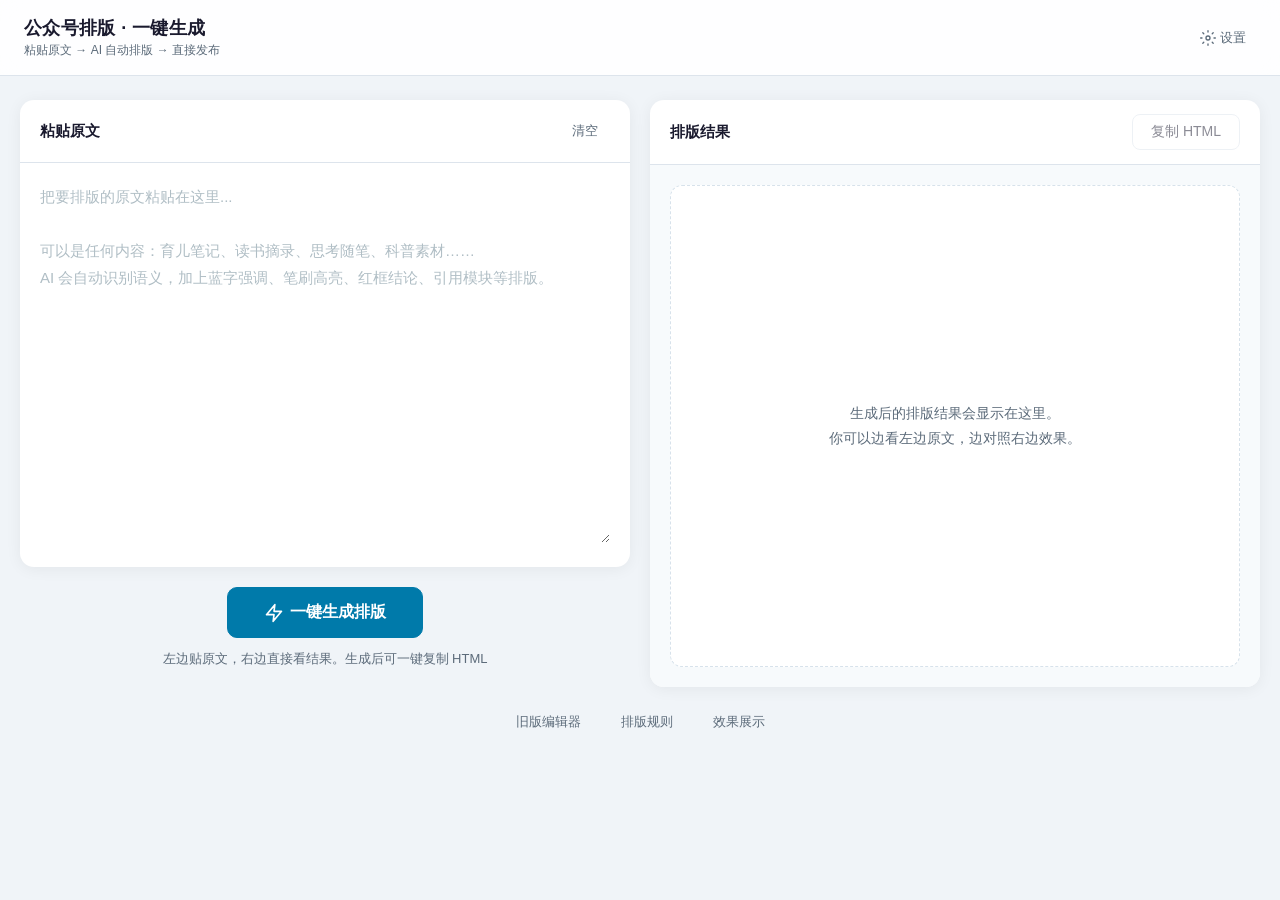
==== index.html @ 6e28f36f "初始提交：在线微信编辑器" ====
<!DOCTYPE html>
<html lang="zh-CN">
<head>
    <meta charset="UTF-8">
    <meta name="viewport" content="width=device-width, initial-scale=1.0">
    <title>公众号排版 · 一键生成</title>
    <style>
        :root {
            --bg: #f0f4f8;
            --surface: #ffffff;
            --text: #1a1a2e;
            --text-soft: #5c6b7a;
            --brand: #007aaa;
            --brand-soft: #e6f4fa;
            --line: #dde4ec;
            --radius: 14px;
            --shadow: 0 2px 16px rgba(0,0,0,0.06);
        }

        * { box-sizing: border-box; margin: 0; padding: 0; }

        html, body {
            height: 100%;
            font-family: -apple-system, BlinkMacSystemFont, "Segoe UI", "PingFang SC", "Microsoft YaHei", sans-serif;
            background: var(--bg);
            color: var(--text);
        }

        body {
            display: flex;
            flex-direction: column;
            min-height: 100vh;
        }

        /* Header */
        .header {
            display: flex;
            align-items: center;
            justify-content: space-between;
            padding: 16px 24px;
            background: rgba(255,255,255,0.88);
            backdrop-filter: blur(12px);
            border-bottom: 1px solid var(--line);
            position: sticky;
            top: 0;
            z-index: 10;
        }

        .header__title {
            font-size: 18px;
            font-weight: 700;
            color: var(--text);
            letter-spacing: 0.02em;
        }

        .header__subtitle {
            font-size: 12px;
            color: var(--text-soft);
            margin-top: 2px;
        }

        .header__actions {
            display: flex;
            gap: 10px;
            align-items: center;
        }

        /* Buttons */
        .btn {
            display: inline-flex;
            align-items: center;
            gap: 6px;
            padding: 8px 18px;
            border-radius: 8px;
            border: 1px solid var(--line);
            background: var(--surface);
            color: var(--text);
            font-size: 14px;
            font-weight: 500;
            cursor: pointer;
            transition: all 0.15s;
            white-space: nowrap;
        }
        .btn:hover { background: #f7f9fb; border-color: #c4cdd6; }
        .btn--primary {
            background: var(--brand);
            border-color: var(--brand);
            color: #fff;
        }
        .btn--primary:hover { background: #00668f; border-color: #00668f; }
        .btn--large {
            padding: 14px 36px;
            font-size: 16px;
            font-weight: 600;
            border-radius: 10px;
        }
        .btn--ghost {
            background: transparent;
            border-color: transparent;
            color: var(--text-soft);
            font-size: 13px;
            padding: 6px 10px;
        }
        .btn--ghost:hover { color: var(--text); background: rgba(0,0,0,0.04); }
        .btn:disabled {
            opacity: 0.5;
            cursor: not-allowed;
            pointer-events: none;
        }

        /* Main layout */
        .main {
            flex: 1;
            display: flex;
            flex-direction: column;
            max-width: 1320px;
            width: 100%;
            margin: 0 auto;
            padding: 24px 20px 40px;
            gap: 20px;
        }

        .workspace {
            display: grid;
            grid-template-columns: minmax(0, 1fr) minmax(0, 1fr);
            gap: 20px;
            align-items: start;
        }

        .workspace__pane {
            min-width: 0;
            display: flex;
            flex-direction: column;
            gap: 20px;
        }

        /* Input card */
        .card {
            background: var(--surface);
            border-radius: var(--radius);
            box-shadow: var(--shadow);
            overflow: hidden;
        }

        .card__header {
            display: flex;
            align-items: center;
            justify-content: space-between;
            padding: 14px 20px;
            border-bottom: 1px solid var(--line);
        }

        .card__header h2 {
            font-size: 15px;
            font-weight: 600;
        }

        .card__body { padding: 20px; }

        .card__body--preview {
            min-height: 520px;
            background: #f7fafc;
        }

        /* Textarea */
        .input-area {
            width: 100%;
            min-height: 360px;
            border: none;
            outline: none;
            resize: vertical;
            font-size: 15px;
            line-height: 1.8;
            color: var(--text);
            font-family: -apple-system, BlinkMacSystemFont, "Segoe UI", "PingFang SC", "Microsoft YaHei", sans-serif;
            padding: 0;
        }
        .input-area::placeholder {
            color: #b0bec5;
            line-height: 1.8;
        }

        /* Generate section */
        .generate-section {
            display: flex;
            flex-direction: column;
            align-items: center;
            gap: 12px;
        }

        .generate-hint {
            font-size: 13px;
            color: var(--text-soft);
            text-align: center;
        }

        .preview-shell {
            min-height: 480px;
            border: 1px dashed #d7e2eb;
            border-radius: 12px;
            background: #ffffff;
            padding: 24px 20px;
        }

        .preview-placeholder {
            min-height: 432px;
            display: flex;
            align-items: center;
            justify-content: center;
            text-align: center;
            color: var(--text-soft);
            font-size: 14px;
            line-height: 1.8;
        }

        .article-preview {
            width: 100%;
            color: #000;
            word-break: break-word;
        }

        .article-preview > *:last-child {
            margin-bottom: 0 !important;
        }

        /* Settings panel */
        .settings-toggle {
            cursor: pointer;
            font-size: 13px;
            color: var(--text-soft);
            background: none;
            border: none;
            padding: 6px 10px;
            border-radius: 6px;
            display: flex;
            align-items: center;
            gap: 4px;
        }
        .settings-toggle:hover { background: rgba(0,0,0,0.04); }

        .settings-panel {
            display: none;
            background: var(--surface);
            border-radius: var(--radius);
            box-shadow: var(--shadow);
            padding: 20px;
        }
        .settings-panel.is-open { display: block; }

        .settings-panel h3 {
            font-size: 14px;
            font-weight: 600;
            margin-bottom: 14px;
        }

        .form-group {
            margin-bottom: 14px;
        }
        .form-group:last-child { margin-bottom: 0; }

        .form-group label {
            display: block;
            font-size: 12px;
            font-weight: 600;
            color: var(--text-soft);
            margin-bottom: 4px;
            text-transform: uppercase;
            letter-spacing: 0.04em;
        }

        .form-group input,
        .form-group select {
            width: 100%;
            padding: 9px 12px;
            border: 1px solid var(--line);
            border-radius: 8px;
            font-size: 13px;
            font-family: "SF Mono", "Fira Code", "Consolas", monospace;
            color: var(--text);
            background: #fafbfc;
            outline: none;
            transition: border-color 0.15s;
        }
        .form-group input:focus,
        .form-group select:focus {
            border-color: var(--brand);
            box-shadow: 0 0 0 3px var(--brand-soft);
        }

        .form-group select {
            font-family: -apple-system, BlinkMacSystemFont, "Segoe UI", "PingFang SC", "Microsoft YaHei", sans-serif;
        }

        .form-row {
            display: flex;
            gap: 12px;
        }
        .form-row .form-group { flex: 1; }

        /* Loading overlay */
        .overlay {
            display: none;
            position: fixed;
            inset: 0;
            background: rgba(240,244,248,0.85);
            backdrop-filter: blur(4px);
            z-index: 100;
            align-items: center;
            justify-content: center;
            flex-direction: column;
            gap: 18px;
        }
        .overlay.is-active { display: flex; }

        .spinner {
            width: 40px;
            height: 40px;
            border: 3px solid var(--line);
            border-top-color: var(--brand);
            border-radius: 50%;
            animation: spin 0.7s linear infinite;
        }

        @keyframes spin { to { transform: rotate(360deg); } }

        .overlay__text {
            font-size: 14px;
            color: var(--text-soft);
        }

        /* Toast */
        .toast {
            position: fixed;
            bottom: 32px;
            left: 50%;
            transform: translateX(-50%);
            background: #1a1a2e;
            color: #fff;
            padding: 10px 24px;
            border-radius: 8px;
            font-size: 13px;
            z-index: 200;
            opacity: 0;
            transition: opacity 0.25s;
            pointer-events: none;
        }
        .toast.is-visible { opacity: 1; }

        /* Responsive */
        @media (max-width: 640px) {
            .main { padding: 16px 12px 32px; }
            .workspace { grid-template-columns: 1fr; }
            .input-area { min-height: 260px; }
            .card__body--preview { min-height: 360px; }
            .preview-shell {
                min-height: 320px;
                padding: 16px 12px;
            }
            .preview-placeholder { min-height: 288px; }
            .header { padding: 12px 16px; }
            .header__title { font-size: 16px; }
            .form-row { flex-direction: column; gap: 0; }
        }

        /* Quick links */
        .quick-links {
            display: flex;
            gap: 16px;
            justify-content: center;
            flex-wrap: wrap;
        }
        .quick-links a {
            font-size: 13px;
            color: var(--text-soft);
            text-decoration: none;
            padding: 6px 12px;
            border-radius: 6px;
            transition: all 0.15s;
        }
        .quick-links a:hover {
            background: rgba(0,0,0,0.04);
            color: var(--text);
        }
    </style>
</head>
<body>
    <header class="header">
        <div>
            <div class="header__title">公众号排版 · 一键生成</div>
            <div class="header__subtitle">粘贴原文 → AI 自动排版 → 直接发布</div>
        </div>
        <div class="header__actions">
            <button class="settings-toggle" id="settingsToggle" title="API 设置">
                <svg width="16" height="16" viewBox="0 0 24 24" fill="none" stroke="currentColor" stroke-width="2" stroke-linecap="round" stroke-linejoin="round"><circle cx="12" cy="12" r="3"/><path d="M12 1v2M12 21v2M4.22 4.22l1.42 1.42M18.36 18.36l1.42 1.42M1 12h2M21 12h2M4.22 19.78l1.42-1.42M18.36 5.64l1.42-1.42"/></svg>
                设置
            </button>
        </div>
    </header>

    <main class="main">
        <div class="workspace">
            <section class="workspace__pane">
                <!-- 文本输入 -->
                <div class="card">
                    <div class="card__header">
                        <h2>粘贴原文</h2>
                        <button class="btn--ghost" id="clearBtn">清空</button>
                    </div>
                    <div class="card__body">
                        <textarea
                            class="input-area"
                            id="inputText"
                            placeholder="把要排版的原文粘贴在这里...&#10;&#10;可以是任何内容：育儿笔记、读书摘录、思考随笔、科普素材……&#10;AI 会自动识别语义，加上蓝字强调、笔刷高亮、红框结论、引用模块等排版。"
                        ></textarea>
                    </div>
                </div>

                <!-- 生成按钮 -->
                <div class="generate-section">
                    <button class="btn btn--primary btn--large" id="generateBtn">
                        <svg width="20" height="20" viewBox="0 0 24 24" fill="none" stroke="currentColor" stroke-width="2" stroke-linecap="round" stroke-linejoin="round"><polygon points="13 2 3 14 12 14 11 22 21 10 12 10 13 2"/></svg>
                        一键生成排版
                    </button>
                    <p class="generate-hint">左边贴原文，右边直接看结果。生成后可一键复制 HTML</p>
                </div>
            </section>

            <section class="workspace__pane">
                <div class="card">
                    <div class="card__header">
                        <h2>排版结果</h2>
                        <button class="btn" id="copyHtmlBtn" disabled>复制 HTML</button>
                    </div>
                    <div class="card__body card__body--preview">
                        <div class="preview-shell" id="resultPreview">
                            <div class="preview-placeholder">生成后的排版结果会显示在这里。<br>你可以边看左边原文，边对照右边效果。</div>
                        </div>
                    </div>
                </div>
            </section>
        </div>

        <!-- API 设置面板 -->
        <div class="settings-panel" id="settingsPanel">
            <h3>API 配置</h3>
            <div class="form-group">
                <label>接口地址</label>
                <input type="text" id="apiBaseUrl" placeholder="https://token-plan-cn.xiaomimimo.com/anthropic">
            </div>
            <div class="form-group">
                <label>API Token</label>
                <input type="password" id="apiToken" placeholder="tp-c7v9q4pn3fg4...">
            </div>
            <div class="form-row">
                <div class="form-group">
                    <label>模型</label>
                    <input type="text" id="apiModel" placeholder="mimo-v2.5">
                </div>
                <div class="form-group">
                    <label>最大输出长度</label>
                    <select id="apiMaxTokens">
                        <option value="4096">4096</option>
                        <option value="8192" selected>8192</option>
                        <option value="16384">16384</option>
                    </select>
                </div>
            </div>
        </div>

        <!-- 快捷链接 -->
        <div class="quick-links">
            <a href="Markdown编辑器_蓝色主题 - Copy.html">旧版编辑器</a>
            <a href="rules.html">排版规则</a>
            <a href="demo.html">效果展示</a>
        </div>
    </main>

    <!-- 加载遮罩 -->
    <div class="overlay" id="loadingOverlay">
        <div class="spinner"></div>
        <p class="overlay__text">AI 正在排版中…</p>
    </div>

    <!-- Toast -->
    <div class="toast" id="toast"></div>

    <script>
    (function() {
        // ── DOM refs ──
        const $ = (s) => document.querySelector(s);
        const inputText = $('#inputText');
        const generateBtn = $('#generateBtn');
        const clearBtn = $('#clearBtn');
        const settingsToggle = $('#settingsToggle');
        const settingsPanel = $('#settingsPanel');
        const apiBaseUrl = $('#apiBaseUrl');
        const apiToken = $('#apiToken');
        const apiModel = $('#apiModel');
        const apiMaxTokens = $('#apiMaxTokens');
        const loadingOverlay = $('#loadingOverlay');
        const toast = $('#toast');
        const resultPreview = $('#resultPreview');
        const copyHtmlBtn = $('#copyHtmlBtn');
        let latestResultHtml = '';
        let layoutSkillPrompt = '';

        // ── Defaults ──
        const DEFAULTS = {
            baseUrl: 'https://token-plan-cn.xiaomimimo.com/anthropic',
            token: '',
            model: 'mimo-v2.5',
            maxTokens: '8192'
        };

        // ── Settings persistence ──
        function loadSettings() {
            try {
                const saved = JSON.parse(localStorage.getItem('wechat-editor-settings') || '{}');
                apiBaseUrl.value = saved.baseUrl || DEFAULTS.baseUrl;
                apiToken.value = saved.token || DEFAULTS.token;
                apiModel.value = saved.model === 'mino-2.5' ? DEFAULTS.model : (saved.model || DEFAULTS.model);
                apiMaxTokens.value = saved.maxTokens || DEFAULTS.maxTokens;
            } catch (e) {
                apiBaseUrl.value = DEFAULTS.baseUrl;
                apiToken.value = DEFAULTS.token;
                apiModel.value = DEFAULTS.model;
                apiMaxTokens.value = DEFAULTS.maxTokens;
            }
        }

        function saveSettings() {
            localStorage.setItem('wechat-editor-settings', JSON.stringify({
                baseUrl: apiBaseUrl.value.trim(),
                token: apiToken.value.trim(),
                model: apiModel.value.trim(),
                maxTokens: apiMaxTokens.value
            }));
        }

        // ── Toast ──
        let toastTimer;
        function showToast(msg) {
            toast.textContent = msg;
            toast.classList.add('is-visible');
            clearTimeout(toastTimer);
            toastTimer = setTimeout(() => toast.classList.remove('is-visible'), 2500);
        }

        // ── Loading ──
        function setLoading(active) {
            if (active) {
                loadingOverlay.classList.add('is-active');
                generateBtn.disabled = true;
            } else {
                loadingOverlay.classList.remove('is-active');
                generateBtn.disabled = false;
            }
        }

        // ── Website skill prompt ──
        const FALLBACK_LAYOUT_SKILL = `你是一个专业的微信公众号排版助手。你的任务是把用户提供的原始文本，按照以下排版规则，输出为可直接发布到微信公众号的 HTML 代码。

## 排版规则

### 整体原则
1. 保持原文意思、语气、顺序不乱改。
2. 一行尽量铺满，不要太早断句。
3. 正文按 2-3 行一组自然分段。
4. 不要把页面做得太花，强调和模块都要克制、协调。
5. 红框承接的是"一整段本质段/落点段"，不是一句话。
6. 笔刷承接的是"短词、短短语、动作词、提问词、界限词"，不是整句。
7. 黑色加粗只加关键词或短短语，不加整句。加粗用 strong 标签。
8. 如果没有特别必要，不要乱加模块。

### 样式映射

**副标题** — 遇到章节标题用这个：
<h2 style="font-size:22px;font-weight:700;margin:32px 0 14px;padding-left:12px;border-left:4px solid #007aaa;font-family:-apple-system,BlinkMacSystemFont,'Segoe UI',Roboto,'Helvetica Neue',Arial,sans-serif;text-align:left;color:#333333;line-height:1.35;">标题内容</h2>

**蓝色重点词** — 核心概念、关键结论、重要名词：
<span style="color:#007aaa;font-weight:700;">文字</span>

**棕红色重点词** — 痛点词、焦虑词、问题词（少量使用）：
<span style="color:#8B3A2E;font-weight:700;">文字</span>

**笔刷高亮** — 短词、短短语、动作词、提问词、界限词，只刷短词不刷整句：
<span style="background:linear-gradient(transparent 72%, #74e7e8 0);font-weight:700;">文字</span>

**下划线** — 轻提醒、动作提醒：
<span style="text-decoration: underline;">文字</span>

**蓝色引用模块** — 一整段温和总结、观察、提醒、感受：
<blockquote style="margin:24px 0;padding:16px 20px;border-left:4px solid #007aaa;border-radius:4px;background-color:#f3fafc;color:#555555;line-height:1.8;">
一整段文字
</blockquote>

**红色边框模块** — 一整段本质判断、落点、结论、说破：
<table style="width:100%;border-collapse:collapse;margin:16px 0;">
  <tr>
    <td style="border:1.5px solid #ff6b6b;padding:16px 18px;line-height:1.9;font-size:16px;color:#000000;background:#fffefe;vertical-align:top;">
      一整段文字
    </td>
  </tr>
</table>

**子弹头列表** — 并列点、拆逻辑：
<ul style="margin:16px 0;padding-left:28px;list-style-position:outside;list-style-type:disc !important;">
  <li style="margin:8px 0;font-size:16px;line-height:1.8 !important;color:#000000 !important;">第一点</li>
</ul>

**三步法** — 第一步、第二步、第三步，用这种结构：
第一步，<span style="color:#007aaa;font-weight:700;">关键词</span>。<br>

### 正文段落样式
正文段落用这个样式：
<p style="margin:0 0 22px;font-size:16px;line-height:1.85;color:#000000;word-break:break-word;font-family:-apple-system,BlinkMacSystemFont,'Segoe UI','Helvetica Neue',Arial,sans-serif;">段落文字</p>

### 输出要求
1. 直接输出完整的 HTML 代码（从第一个 <p> 或 <h2> 开始），不要任何解释、不要 markdown 代码块标记。
2. 不要输出 "<!DOCTYPE html>" 或 "<html>" "<head>" "<body>" 标签，只输出 body 内部的内容。
3. 保持整体自然、协调，不要过度设计。
4. 开头段落用几个笔刷样式引入，中间适度使用蓝色和棕色字体标注关键点。
5. 确保有加粗和笔刷的节奏感。`;

        async function loadLayoutSkill() {
            if (layoutSkillPrompt) {
                return layoutSkillPrompt;
            }

            try {
                const response = await fetch('wechat-layout-skill.txt', { cache: 'no-store' });
                if (!response.ok) {
                    throw new Error(`skill ${response.status}`);
                }

                const text = (await response.text()).trim();
                if (text) {
                    layoutSkillPrompt = text;
                    return layoutSkillPrompt;
                }
            } catch (err) {
                console.warn('Using embedded layout skill fallback:', err);
            }

            layoutSkillPrompt = FALLBACK_LAYOUT_SKILL;
            return layoutSkillPrompt;
        }

        async function buildSystemPrompt() {
            return loadLayoutSkill();
        }

        // ── Call API ──
        async function generate() {
            const text = inputText.value.trim();
            if (!text) {
                showToast('请先粘贴要排版的原文');
                return;
            }

            const baseUrl = apiBaseUrl.value.trim() || DEFAULTS.baseUrl;
            const token = apiToken.value.trim() || DEFAULTS.token;
            const model = apiModel.value.trim() || DEFAULTS.model;
            const maxTokens = parseInt(apiMaxTokens.value) || 8192;

            if (!token) {
                showToast('请填写 API Token');
                return;
            }

            saveSettings();
            setLoading(true);

            try {
                const systemPrompt = await buildSystemPrompt();

                // Try Anthropic-compatible endpoint first
                const endpoint = baseUrl.endsWith('/v1/messages')
                    ? baseUrl
                    : baseUrl.replace(/\/$/, '') + '/v1/messages';

                const response = await fetch(endpoint, {
                    method: 'POST',
                    headers: {
                        'Content-Type': 'application/json',
                        'x-api-key': token,
                        'anthropic-version': '2023-06-01'
                    },
                    body: JSON.stringify({
                        model: model,
                        max_tokens: maxTokens,
                        temperature: 0.1,
                        system: systemPrompt,
                        messages: [
                            { role: 'user', content: text }
                        ]
                    })
                });

                if (!response.ok) {
                    const errBody = await response.text().catch(() => '');
                    // If 404/405, fall through to OpenAI format
                    if (response.status === 404 || response.status === 405) {
                        throw { type: 'FALLBACK', status: response.status, body: errBody };
                    }
                    throw new Error(`API 错误 ${response.status}: ${errBody.slice(0, 150)}`);
                }

                const data = await response.json();
                let resultHtml = extractContent(data);
                resultHtml = cleanResult(resultHtml);
                setLoading(false);
                renderResult(resultHtml);
                return;

            } catch (err) {
                if (err && err.type === 'FALLBACK') {
                    // Try OpenAI format silently
                    try {
                        await callOpenAI(text, token, model, maxTokens, baseUrl, await buildSystemPrompt());
                        return;
                    } catch (err2) {
                        console.error('Both formats failed:', err2);
                        showToast('生成失败: 两种 API 格式都失败了，请检查接口地址和 Token');
                        setLoading(false);
                        return;
                    }
                }
                console.error('Generate error:', err);
                showToast('生成失败: ' + (err.message || '未知错误'));
                setLoading(false);
            }
        }

        function extractContent(data) {
            if (data.content && Array.isArray(data.content)) {
                const textBlocks = data.content
                    .filter((c) => c && ((c.type === 'text' && c.text) || (!c.type && c.text)))
                    .map((c) => c.text || '')
                    .join('');
                if (textBlocks) return textBlocks;
            }
            if (data.choices && Array.isArray(data.choices)) {
                const choiceContent = data.choices[0]?.message?.content;
                if (Array.isArray(choiceContent)) {
                    return choiceContent
                        .filter((c) => c && ((c.type === 'text' && c.text) || (!c.type && c.text)))
                        .map((c) => c.text || '')
                        .join('');
                }
                return choiceContent || '';
            }
            if (typeof data === 'string') return data;
            return '';
        }

        function cleanResult(html) {
            html = html
                .replace(/^```html?\s*\n?/i, '')
                .replace(/\n?```\s*$/i, '')
                .replace(/<!doctype[^>]*>/gi, '')
                .replace(/<\/?html[^>]*>/gi, '')
                .replace(/<head[\s\S]*?<\/head>/gi, '')
                .replace(/<\/?body[^>]*>/gi, '')
                .trim();
            if (!html.trim()) throw new Error('API 返回了空内容');
            return html;
        }

        async function callOpenAI(text, token, model, maxTokens, baseUrl, systemPrompt) {
            const endpoint = baseUrl.replace(/\/anthropic\/?$/, '/v1').replace(/\/$/, '') + '/chat/completions';

            const response = await fetch(endpoint, {
                method: 'POST',
                headers: {
                    'Content-Type': 'application/json',
                    'Authorization': 'Bearer ' + token
                },
                body: JSON.stringify({
                    model: model,
                    max_tokens: maxTokens,
                    temperature: 0.1,
                    messages: [
                        { role: 'system', content: systemPrompt },
                        { role: 'user', content: text }
                    ]
                })
            });

            if (!response.ok) {
                const errBody = await response.text().catch(() => '');
                throw new Error(`OpenAI 格式 ${response.status}: ${errBody.slice(0, 150)}`);
            }

            const data = await response.json();
            let resultHtml = extractContent(data);
            resultHtml = cleanResult(resultHtml);
            setLoading(false);
            renderResult(resultHtml);
        }

        function renderResult(html) {
            latestResultHtml = html;
            resultPreview.innerHTML = `<div class="article-preview">${html}</div>`;
            copyHtmlBtn.disabled = false;
        }

        async function copyRichHtml(html, plainText) {
            if (window.ClipboardItem && navigator.clipboard?.write) {
                try {
                    const item = new ClipboardItem({
                        'text/html': new Blob([html], { type: 'text/html' }),
                        'text/plain': new Blob([plainText], { type: 'text/plain' })
                    });
                    await navigator.clipboard.write([item]);
                    return true;
                } catch (err) {
                    console.warn('Clipboard API unavailable, using fallback copy:', err);
                }
            }

            const holder = document.createElement('div');
            holder.setAttribute('contenteditable', 'true');
            holder.style.position = 'fixed';
            holder.style.left = '-9999px';
            holder.style.top = '0';
            holder.style.opacity = '0';
            holder.innerHTML = html;
            document.body.appendChild(holder);

            const selection = window.getSelection();
            const range = document.createRange();
            range.selectNodeContents(holder);
            selection.removeAllRanges();
            selection.addRange(range);

            const listener = (event) => {
                event.preventDefault();
                event.clipboardData.setData('text/html', html);
                event.clipboardData.setData('text/plain', plainText);
            };

            document.addEventListener('copy', listener);

            try {
                return document.execCommand('copy');
            } catch (err) {
                console.warn('Fallback copy failed:', err);
                return false;
            } finally {
                document.removeEventListener('copy', listener);
                selection.removeAllRanges();
                document.body.removeChild(holder);
            }
        }

        async function copyPlainHtmlText(html) {
            try {
                if (navigator.clipboard?.writeText) {
                    await navigator.clipboard.writeText(html);
                    return true;
                }
            } catch (err) {
                console.warn('Plain clipboard API unavailable, using textarea fallback:', err);
            }

            const textarea = document.createElement('textarea');
            textarea.value = html;
            textarea.setAttribute('readonly', 'readonly');
            textarea.style.position = 'fixed';
            textarea.style.left = '-9999px';
            textarea.style.opacity = '0';
            document.body.appendChild(textarea);
            textarea.select();

            try {
                return document.execCommand('copy');
            } catch (err) {
                console.warn('Plain fallback copy failed:', err);
                return false;
            } finally {
                document.body.removeChild(textarea);
            }
        }

        async function copyHtml() {
            if (!latestResultHtml) {
                showToast('当前还没有可复制的结果');
                return;
            }

            const article = resultPreview.querySelector('.article-preview');
            const html = article ? article.innerHTML : latestResultHtml;
            const plainText = article ? article.innerText : resultPreview.innerText;

            const copiedRich = await copyRichHtml(html, plainText);
            if (copiedRich) {
                showToast('HTML 已复制');
                return;
            }

            const copiedPlain = await copyPlainHtmlText(html);
            showToast(copiedPlain ? 'HTML 文本已复制' : '复制失败，请手动选择结果复制');
        }

        // ── Event listeners ──
        generateBtn.addEventListener('click', generate);

        clearBtn.addEventListener('click', () => {
            inputText.value = '';
            inputText.focus();
        });

        copyHtmlBtn.addEventListener('click', copyHtml);

        settingsToggle.addEventListener('click', () => {
            settingsPanel.classList.toggle('is-open');
            if (settingsPanel.classList.contains('is-open')) {
                settingsToggle.style.color = 'var(--brand)';
            } else {
                settingsToggle.style.color = '';
            }
        });

        // Keyboard shortcut: Ctrl+Enter to generate
        inputText.addEventListener('keydown', (e) => {
            if ((e.ctrlKey || e.metaKey) && e.key === 'Enter') {
                e.preventDefault();
                generate();
            }
        });

        // ── Init ──
        loadSettings();
        loadLayoutSkill();
    })();
    </script>
</body>
</html>
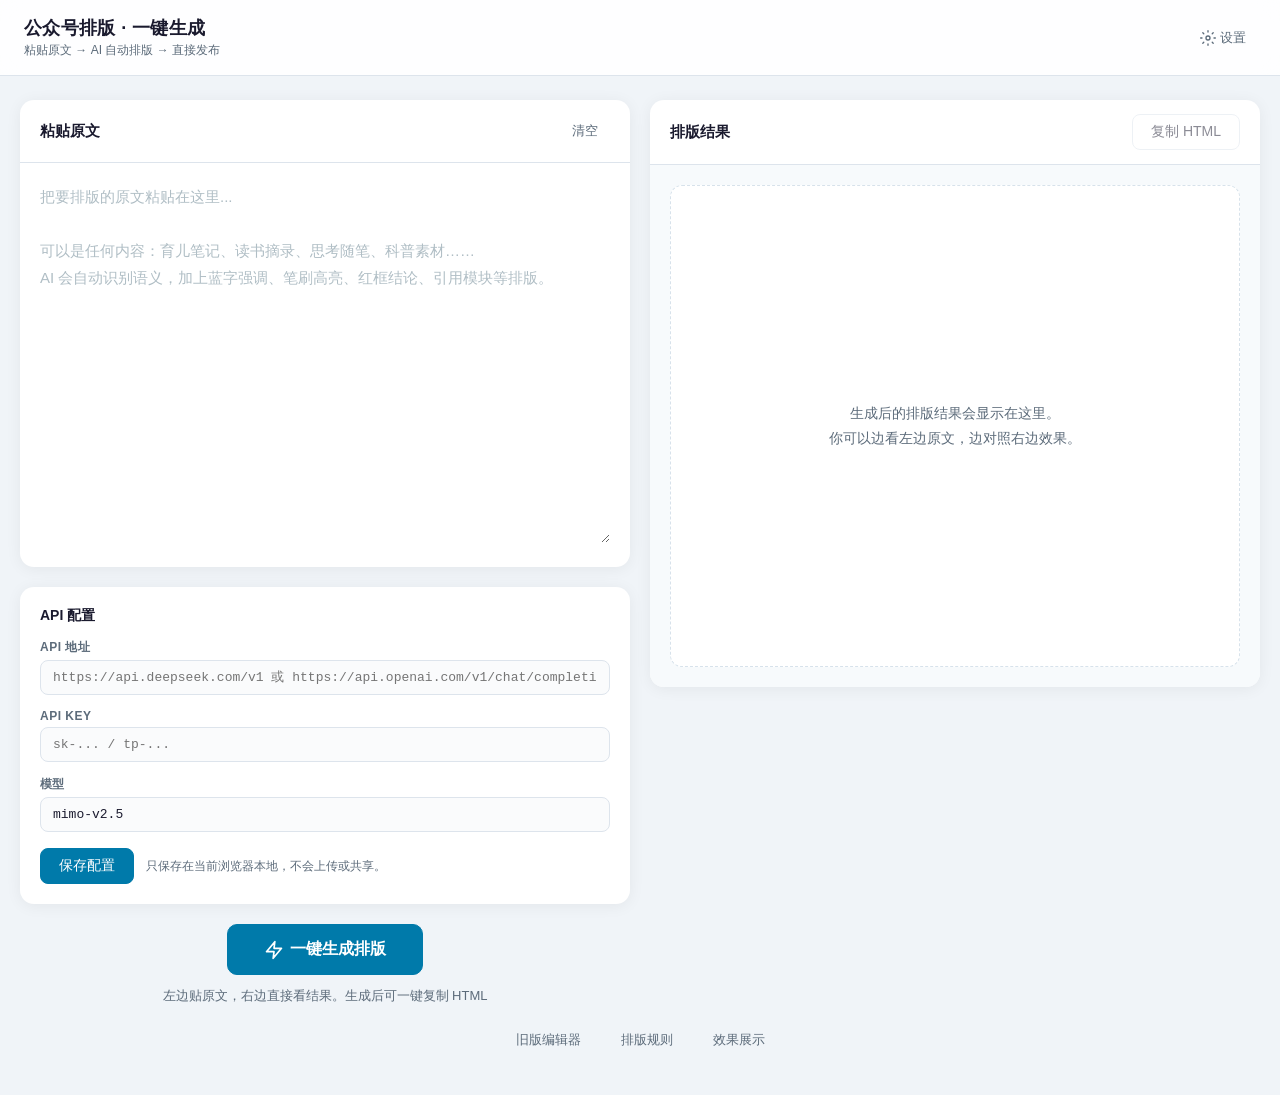
==== commit 9d38db09: "更新 index.html" ====
--- a/index.html
+++ b/index.html
@@ -297,6 +297,19 @@
         }
         .form-row .form-group { flex: 1; }
 
+        .settings-actions {
+            display: flex;
+            align-items: center;
+            gap: 12px;
+            margin-top: 16px;
+        }
+
+        .settings-note {
+            font-size: 12px;
+            color: var(--text-soft);
+            line-height: 1.5;
+        }
+
         /* Loading overlay */
         .overlay {
             display: none;
@@ -415,6 +428,27 @@
                     </div>
                 </div>
 
+                <!-- API 设置面板 -->
+                <div class="settings-panel is-open" id="settingsPanel">
+                    <h3>API 配置</h3>
+                    <div class="form-group">
+                        <label for="apiBaseUrl">API 地址</label>
+                        <input type="text" id="apiBaseUrl" placeholder="https://api.deepseek.com/v1 或 https://api.openai.com/v1/chat/completions">
+                    </div>
+                    <div class="form-group">
+                        <label for="apiToken">API Key</label>
+                        <input type="password" id="apiToken" placeholder="sk-... / tp-..." autocomplete="off">
+                    </div>
+                    <div class="form-group">
+                        <label for="apiModel">模型</label>
+                        <input type="text" id="apiModel" placeholder="deepseek-chat / gpt-4o-mini / mimo-v2.5">
+                    </div>
+                    <div class="settings-actions">
+                        <button class="btn btn--primary" id="saveSettingsBtn">保存配置</button>
+                        <span class="settings-note">只保存在当前浏览器本地，不会上传或共享。</span>
+                    </div>
+                </div>
+
                 <!-- 生成按钮 -->
                 <div class="generate-section">
                     <button class="btn btn--primary btn--large" id="generateBtn">
@@ -440,33 +474,6 @@
             </section>
         </div>
 
-        <!-- API 设置面板 -->
-        <div class="settings-panel" id="settingsPanel">
-            <h3>API 配置</h3>
-            <div class="form-group">
-                <label>接口地址</label>
-                <input type="text" id="apiBaseUrl" placeholder="https://token-plan-cn.xiaomimimo.com/anthropic">
-            </div>
-            <div class="form-group">
-                <label>API Token</label>
-                <input type="password" id="apiToken" placeholder="tp-c7v9q4pn3fg4...">
-            </div>
-            <div class="form-row">
-                <div class="form-group">
-                    <label>模型</label>
-                    <input type="text" id="apiModel" placeholder="mimo-v2.5">
-                </div>
-                <div class="form-group">
-                    <label>最大输出长度</label>
-                    <select id="apiMaxTokens">
-                        <option value="4096">4096</option>
-                        <option value="8192" selected>8192</option>
-                        <option value="16384">16384</option>
-                    </select>
-                </div>
-            </div>
-        </div>
-
         <!-- 快捷链接 -->
         <div class="quick-links">
             <a href="Markdown编辑器_蓝色主题 - Copy.html">旧版编辑器</a>
@@ -496,7 +503,7 @@
         const apiBaseUrl = $('#apiBaseUrl');
         const apiToken = $('#apiToken');
         const apiModel = $('#apiModel');
-        const apiMaxTokens = $('#apiMaxTokens');
+        const saveSettingsBtn = $('#saveSettingsBtn');
         const loadingOverlay = $('#loadingOverlay');
         const toast = $('#toast');
         const resultPreview = $('#resultPreview');
@@ -506,11 +513,11 @@
 
         // ── Defaults ──
         const DEFAULTS = {
-            baseUrl: 'https://token-plan-cn.xiaomimimo.com/anthropic',
+            baseUrl: '',
             token: '',
-            model: 'mimo-v2.5',
-            maxTokens: '8192'
+            model: 'mimo-v2.5'
         };
+        const ANTHROPIC_MAX_TOKENS = 16384;
 
         // ── Settings persistence ──
         function loadSettings() {
@@ -519,12 +526,10 @@
                 apiBaseUrl.value = saved.baseUrl || DEFAULTS.baseUrl;
                 apiToken.value = saved.token || DEFAULTS.token;
                 apiModel.value = saved.model === 'mino-2.5' ? DEFAULTS.model : (saved.model || DEFAULTS.model);
-                apiMaxTokens.value = saved.maxTokens || DEFAULTS.maxTokens;
             } catch (e) {
                 apiBaseUrl.value = DEFAULTS.baseUrl;
                 apiToken.value = DEFAULTS.token;
                 apiModel.value = DEFAULTS.model;
-                apiMaxTokens.value = DEFAULTS.maxTokens;
             }
         }
 
@@ -532,9 +537,13 @@
             localStorage.setItem('wechat-editor-settings', JSON.stringify({
                 baseUrl: apiBaseUrl.value.trim(),
                 token: apiToken.value.trim(),
-                model: apiModel.value.trim(),
-                maxTokens: apiMaxTokens.value
+                model: apiModel.value.trim()
             }));
+        }
+
+        function saveSettingsWithFeedback() {
+            saveSettings();
+            showToast('API 配置已保存');
         }
 
         // ── Toast ──
@@ -658,13 +667,21 @@
                 return;
             }
 
-            const baseUrl = apiBaseUrl.value.trim() || DEFAULTS.baseUrl;
-            const token = apiToken.value.trim() || DEFAULTS.token;
+            const baseUrl = apiBaseUrl.value.trim();
+            const token = apiToken.value.trim();
             const model = apiModel.value.trim() || DEFAULTS.model;
-            const maxTokens = parseInt(apiMaxTokens.value) || 8192;
+
+            if (!baseUrl) {
+                showToast('请填写 API 地址');
+                settingsPanel.classList.add('is-open');
+                apiBaseUrl.focus();
+                return;
+            }
 
             if (!token) {
-                showToast('请填写 API Token');
+                showToast('请填写 API Key');
+                settingsPanel.classList.add('is-open');
+                apiToken.focus();
                 return;
             }
 
@@ -673,63 +690,133 @@
 
             try {
                 const systemPrompt = await buildSystemPrompt();
-
-                // Try Anthropic-compatible endpoint first
-                const endpoint = baseUrl.endsWith('/v1/messages')
-                    ? baseUrl
-                    : baseUrl.replace(/\/$/, '') + '/v1/messages';
-
-                const response = await fetch(endpoint, {
-                    method: 'POST',
-                    headers: {
-                        'Content-Type': 'application/json',
-                        'x-api-key': token,
-                        'anthropic-version': '2023-06-01'
-                    },
-                    body: JSON.stringify({
-                        model: model,
-                        max_tokens: maxTokens,
-                        temperature: 0.1,
-                        system: systemPrompt,
-                        messages: [
-                            { role: 'user', content: text }
-                        ]
-                    })
-                });
-
-                if (!response.ok) {
-                    const errBody = await response.text().catch(() => '');
-                    // If 404/405, fall through to OpenAI format
-                    if (response.status === 404 || response.status === 405) {
-                        throw { type: 'FALLBACK', status: response.status, body: errBody };
-                    }
-                    throw new Error(`API 错误 ${response.status}: ${errBody.slice(0, 150)}`);
-                }
-
-                const data = await response.json();
-                let resultHtml = extractContent(data);
-                resultHtml = cleanResult(resultHtml);
-                setLoading(false);
-                renderResult(resultHtml);
-                return;
-
-            } catch (err) {
-                if (err && err.type === 'FALLBACK') {
-                    // Try OpenAI format silently
+                const attempts = prefersAnthropicFormat(baseUrl)
+                    ? [
+                        { label: 'Anthropic 格式', run: () => callAnthropic(text, token, model, baseUrl, systemPrompt) },
+                        { label: 'OpenAI 格式', run: () => callOpenAI(text, token, model, baseUrl, systemPrompt) }
+                    ]
+                    : [
+                        { label: 'OpenAI 格式', run: () => callOpenAI(text, token, model, baseUrl, systemPrompt) },
+                        { label: 'Anthropic 格式', run: () => callAnthropic(text, token, model, baseUrl, systemPrompt) }
+                    ];
+                let resultHtml = '';
+                let lastError = null;
+
+                for (const attempt of attempts) {
                     try {
-                        await callOpenAI(text, token, model, maxTokens, baseUrl, await buildSystemPrompt());
-                        return;
-                    } catch (err2) {
-                        console.error('Both formats failed:', err2);
-                        showToast('生成失败: 两种 API 格式都失败了，请检查接口地址和 Token');
-                        setLoading(false);
-                        return;
+                        resultHtml = await attempt.run();
+                        break;
+                    } catch (err) {
+                        lastError = err;
+                        console.warn(`${attempt.label} failed:`, err);
+
+                        if (!shouldTryFallback(err)) {
+                            throw err;
+                        }
                     }
                 }
+
+                if (!resultHtml) {
+                    throw lastError || new Error('API 返回了空内容');
+                }
+
+                renderResult(resultHtml);
+
+            } catch (err) {
                 console.error('Generate error:', err);
-                showToast('生成失败: ' + (err.message || '未知错误'));
+                showToast('生成失败: ' + getReadableApiError(err));
+            } finally {
                 setLoading(false);
             }
+        }
+
+        function stripTrailingSlash(value) {
+            return (value || '').trim().replace(/\/+$/, '');
+        }
+
+        function buildOpenAIEndpoint(baseUrl) {
+            const clean = stripTrailingSlash(baseUrl).replace(/\/anthropic$/i, '');
+            if (/\/chat\/completions$/i.test(clean)) {
+                return clean;
+            }
+            if (/\/v1$/i.test(clean)) {
+                return `${clean}/chat/completions`;
+            }
+            return `${clean}/v1/chat/completions`;
+        }
+
+        function buildAnthropicEndpoint(baseUrl) {
+            const clean = stripTrailingSlash(baseUrl);
+            if (/\/v1\/messages$/i.test(clean)) {
+                return clean;
+            }
+            if (/\/v1$/i.test(clean)) {
+                return `${clean}/messages`;
+            }
+            return `${clean}/v1/messages`;
+        }
+
+        function prefersAnthropicFormat(baseUrl) {
+            return /anthropic/i.test(baseUrl) || /\/v1\/messages\/?$/i.test(baseUrl);
+        }
+
+        function shouldTryFallback(error) {
+            return error && error.type === 'API_HTTP_ERROR' && [400, 404, 405].includes(error.status);
+        }
+
+        function getReadableApiError(error) {
+            if (!error) {
+                return '未知错误';
+            }
+            if (error.type === 'API_HTTP_ERROR') {
+                const body = error.body ? `: ${error.body.slice(0, 120)}` : '';
+                return `${error.label} ${error.status}${body}`;
+            }
+            return error.message || '未知错误';
+        }
+
+        async function postJson(endpoint, headers, body, label) {
+            const response = await fetch(endpoint, {
+                method: 'POST',
+                headers,
+                body: JSON.stringify(body)
+            });
+
+            if (!response.ok) {
+                const errBody = await response.text().catch(() => '');
+                const error = new Error(`${label} ${response.status}`);
+                error.type = 'API_HTTP_ERROR';
+                error.label = label;
+                error.status = response.status;
+                error.body = errBody;
+                throw error;
+            }
+
+            return response.json();
+        }
+
+        async function callAnthropic(text, token, model, baseUrl, systemPrompt) {
+            const endpoint = buildAnthropicEndpoint(baseUrl);
+            const data = await postJson(
+                endpoint,
+                {
+                    'Content-Type': 'application/json',
+                    'x-api-key': token,
+                    'anthropic-version': '2023-06-01'
+                },
+                {
+                    model: model,
+                    max_tokens: ANTHROPIC_MAX_TOKENS,
+                    temperature: 0.1,
+                    system: systemPrompt,
+                    messages: [
+                        { role: 'user', content: text }
+                    ]
+                },
+                'Anthropic 格式'
+            );
+
+            return cleanResult(extractContent(data));
         }
 
         function extractContent(data) {
@@ -767,36 +854,26 @@
             return html;
         }
 
-        async function callOpenAI(text, token, model, maxTokens, baseUrl, systemPrompt) {
-            const endpoint = baseUrl.replace(/\/anthropic\/?$/, '/v1').replace(/\/$/, '') + '/chat/completions';
-
-            const response = await fetch(endpoint, {
-                method: 'POST',
-                headers: {
+        async function callOpenAI(text, token, model, baseUrl, systemPrompt) {
+            const endpoint = buildOpenAIEndpoint(baseUrl);
+            const data = await postJson(
+                endpoint,
+                {
                     'Content-Type': 'application/json',
                     'Authorization': 'Bearer ' + token
                 },
-                body: JSON.stringify({
+                {
                     model: model,
-                    max_tokens: maxTokens,
                     temperature: 0.1,
                     messages: [
                         { role: 'system', content: systemPrompt },
                         { role: 'user', content: text }
                     ]
-                })
-            });
-
-            if (!response.ok) {
-                const errBody = await response.text().catch(() => '');
-                throw new Error(`OpenAI 格式 ${response.status}: ${errBody.slice(0, 150)}`);
-            }
-
-            const data = await response.json();
-            let resultHtml = extractContent(data);
-            resultHtml = cleanResult(resultHtml);
-            setLoading(false);
-            renderResult(resultHtml);
+                },
+                'OpenAI 格式'
+            );
+
+            return cleanResult(extractContent(data));
         }
 
         function renderResult(html) {
@@ -913,6 +990,8 @@
 
         copyHtmlBtn.addEventListener('click', copyHtml);
 
+        saveSettingsBtn.addEventListener('click', saveSettingsWithFeedback);
+
         settingsToggle.addEventListener('click', () => {
             settingsPanel.classList.toggle('is-open');
             if (settingsPanel.classList.contains('is-open')) {
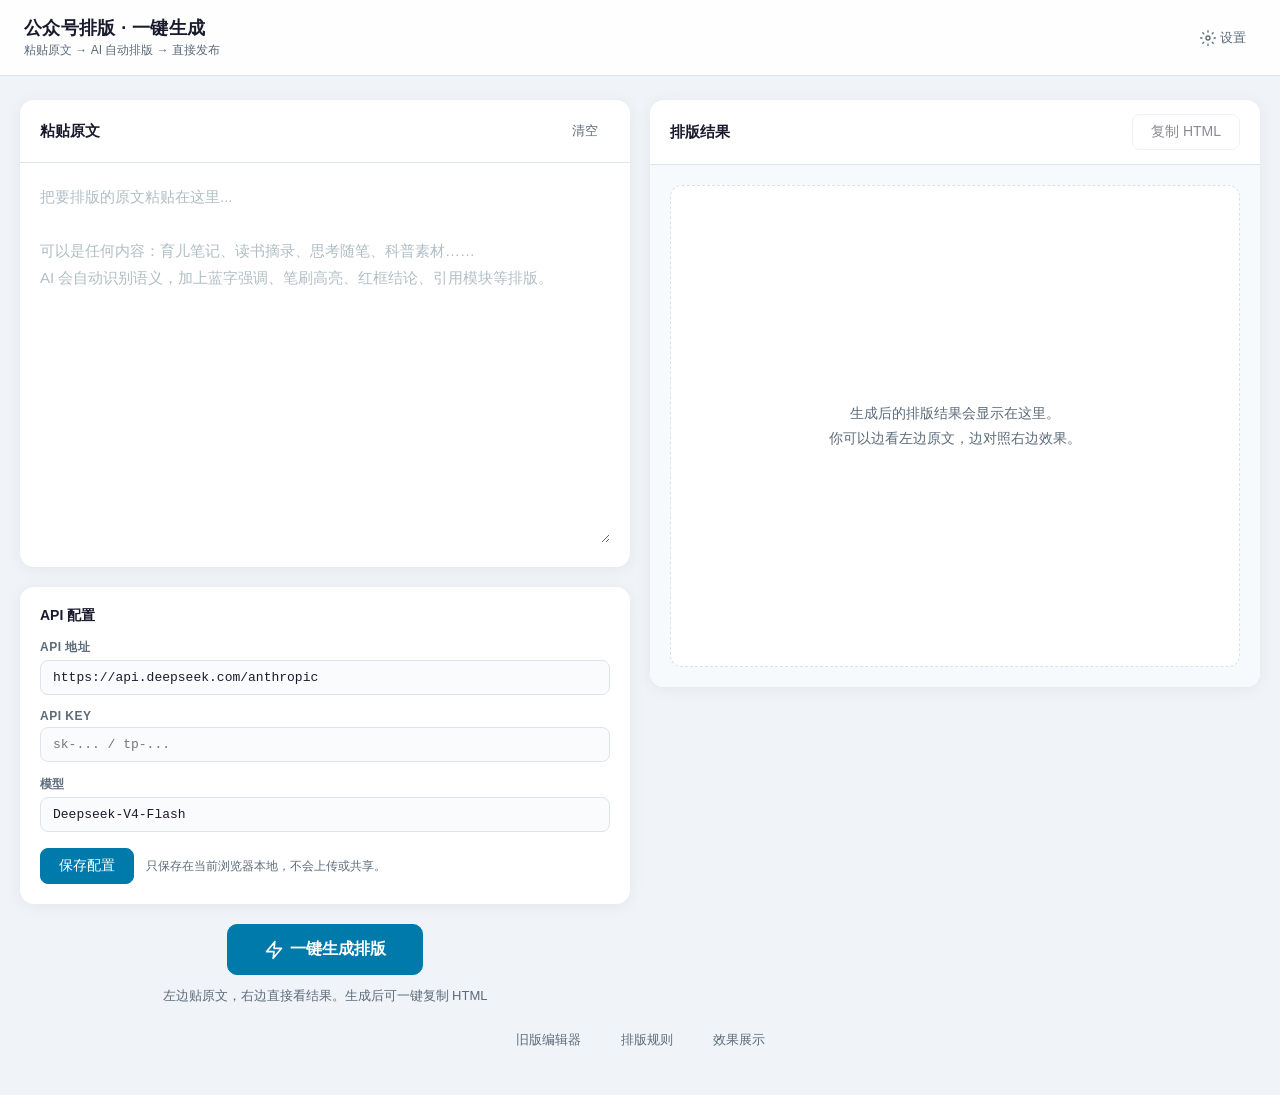
==== commit bec9cf51: "更新 index.html" ====
--- a/index.html
+++ b/index.html
@@ -433,7 +433,7 @@
                     <h3>API 配置</h3>
                     <div class="form-group">
                         <label for="apiBaseUrl">API 地址</label>
-                        <input type="text" id="apiBaseUrl" placeholder="https://api.deepseek.com/v1 或 https://api.openai.com/v1/chat/completions">
+                        <input type="text" id="apiBaseUrl" placeholder="https://api.deepseek.com/anthropic">
                     </div>
                     <div class="form-group">
                         <label for="apiToken">API Key</label>
@@ -441,7 +441,7 @@
                     </div>
                     <div class="form-group">
                         <label for="apiModel">模型</label>
-                        <input type="text" id="apiModel" placeholder="deepseek-chat / gpt-4o-mini / mimo-v2.5">
+                        <input type="text" id="apiModel" placeholder="Deepseek-V4-Flash">
                     </div>
                     <div class="settings-actions">
                         <button class="btn btn--primary" id="saveSettingsBtn">保存配置</button>
@@ -513,9 +513,9 @@
 
         // ── Defaults ──
         const DEFAULTS = {
-            baseUrl: '',
+            baseUrl: 'https://api.deepseek.com/anthropic',
             token: '',
-            model: 'mimo-v2.5'
+            model: 'Deepseek-V4-Flash'
         };
         const ANTHROPIC_MAX_TOKENS = 16384;
 
@@ -523,7 +523,10 @@
         function loadSettings() {
             try {
                 const saved = JSON.parse(localStorage.getItem('wechat-editor-settings') || '{}');
-                apiBaseUrl.value = saved.baseUrl || DEFAULTS.baseUrl;
+                const savedBaseUrl = (saved.baseUrl || '').trim();
+                apiBaseUrl.value = /api\.deepseek\.com\/authropic/i.test(savedBaseUrl)
+                    ? DEFAULTS.baseUrl
+                    : (savedBaseUrl || DEFAULTS.baseUrl);
                 apiToken.value = saved.token || DEFAULTS.token;
                 apiModel.value = saved.model === 'mino-2.5' ? DEFAULTS.model : (saved.model || DEFAULTS.model);
             } catch (e) {
@@ -735,7 +738,7 @@
         }
 
         function buildOpenAIEndpoint(baseUrl) {
-            const clean = stripTrailingSlash(baseUrl).replace(/\/anthropic$/i, '');
+            const clean = stripTrailingSlash(baseUrl).replace(/\/(?:anthropic|authropic)$/i, '');
             if (/\/chat\/completions$/i.test(clean)) {
                 return clean;
             }
